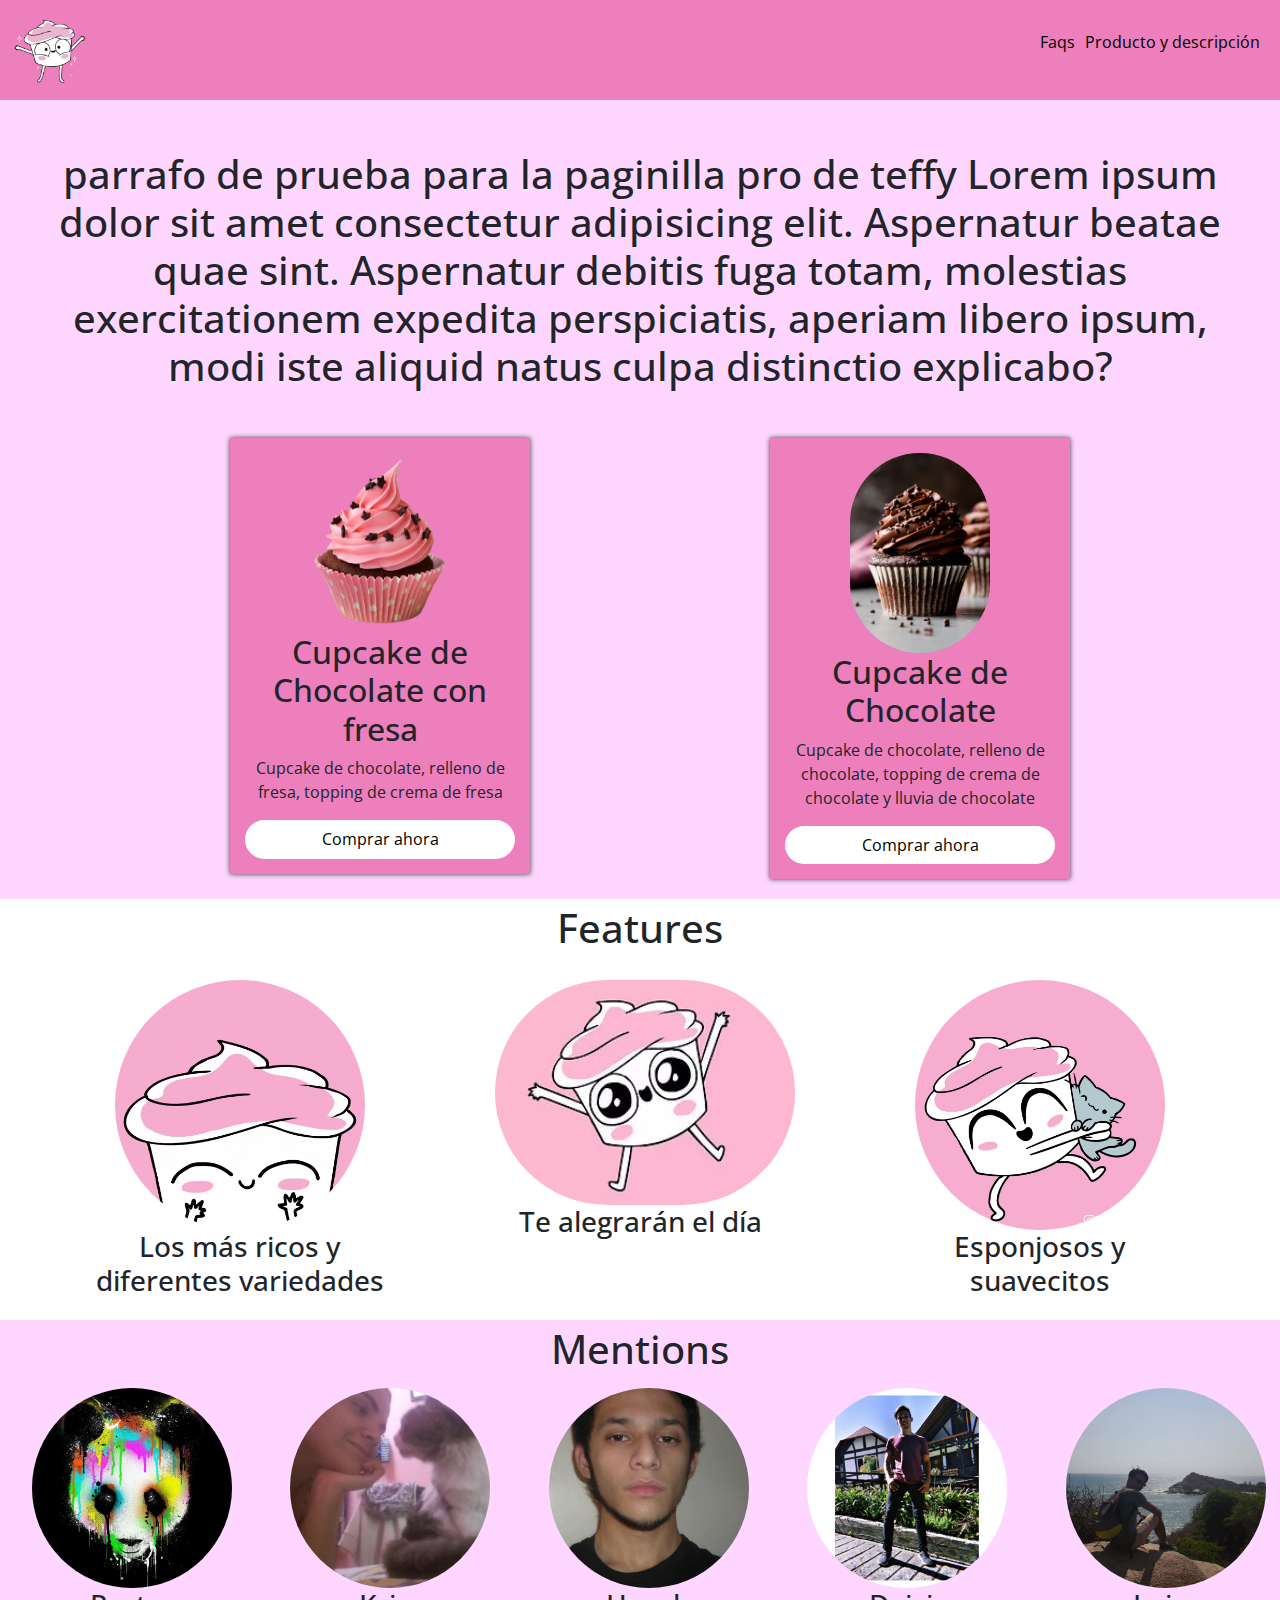
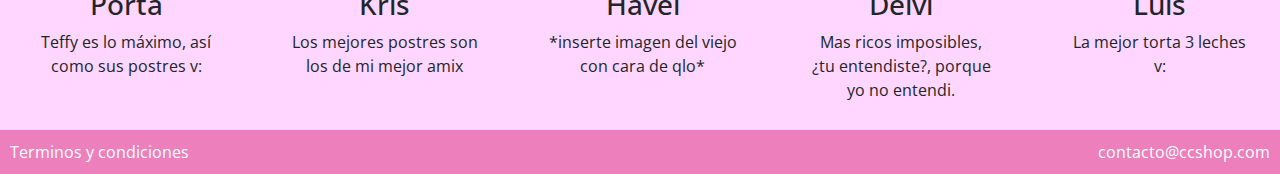
==== index.html @ 575b4498 "Proyecto completo" ====
<!DOCTYPE html>
<html lang="es">
<head>
    <meta charset="UTF-8">
    <meta name="viewport" content="width=device-width, initial-scale=1.0">
    <meta http-equiv="X-UA-Compatible" content="ie=edge">
    <link rel="stylesheet" href="https://stackpath.bootstrapcdn.com/bootstrap/4.3.1/css/bootstrap.min.css" integrity="sha384-ggOyR0iXCbMQv3Xipma34MD+dH/1fQ784/j6cY/iJTQUOhcWr7x9JvoRxT2MZw1T" crossorigin="anonymous">
    <link rel="stylesheet" href="css/estilos.css">
    <link rel="stylesheet" href="css/normalize.css">
    <link rel="stylesheet" href="css/mobile.css">
    <link rel="stylesheet" href="css/animation.css">
    <link rel="stylesheet" href="css/grid.css">
    
    <title>CoffeeCake's Shop</title>
</head>
<body>

    <!--Aqui comienza el nav--> 
    <nav class="">
        <div class="cupcake_image fadeInDown">
            <img src="images/cupcake6.png" width="80" height="80">
        </div>

        <div class="nav_options fadeInDown">
            <ul>
                <li> <a href="#">Faqs</a> </li>
                <li> <a href="producto.html">Producto y descripción</a></li>
            </ul>
        </div>

    </nav>

    <!--Aqui acaba el navbar-->

        <section class="main_section">
            <h1 class="fadeIn">
                parrafo de prueba para la paginilla pro de teffy 
                Lorem ipsum dolor sit amet consectetur adipisicing elit. Aspernatur beatae quae sint. Aspernatur debitis fuga totam, molestias exercitationem expedita perspiciatis, aperiam libero ipsum, modi iste aliquid natus culpa distinctio explicabo?
            </h1>
        </section>
        <section class="products">
            <div class="product fadeInUp" >
                <div class="content">
                    <div class="img_content">
                        <img src="images/cupcake3.png" height="180" width="150">
                    </div>
                    
                    <h2>Cupcake de Chocolate con fresa</h2>
                    <p>Cupcake de chocolate, relleno de fresa, topping de crema de fresa</p>

                    <a href="venta.html">
                        <button class="main_button">Comprar ahora</button>
                    </a>
                    
                </div>
            </div>
            <div class="product fadeInUp">
                <div class="content">
                    <div class="img_content">
                        <img src="images/cupcake6.jpg" width="140" height="200" class="pic">
                    </div>

                    <h2>Cupcake de Chocolate</h2>

                    <p>Cupcake de chocolate, relleno de chocolate, topping de crema de chocolate y lluvia de chocolate</p>

                    <a href="venta.html">
                        <button class="main_button">Comprar ahora</button>
                    </a>
                   
                </div>
            </div>
        </section>

    <!-----------------SECCION 2----------------->

        <section class="features_section">
            <h1>Features</h1>
        </section>
        <section class="features"> <!--esta es para encasillar cada feature-->
                <div class="feature">
                    <div class="content">
                            <div class="img_content">
                                <img src="images/cupcake.gif" height="250" width="250" class="imagen">
                            </div>
                        
                        <h3>Los más ricos y diferentes variedades</h3>
                        
                    </div>      
                </div>

                <div class="feature">
                    <div class="content">
                            <div class="img_content">
                                <img src="images/cupcakeA.jpg" height="225" width="300" class="imagen">
                            </div>
                        
                        <h3>Te alegrarán el día</h3>                   
                    </div>      
                </div>

                <div class="feature">
                    <div class="content">
                            <div class="img_content">
                                <img src="images/cupcake2.gif" height="250" width="250" class="imagen">
                            </div>
                        
                        <h3>Esponjosos y suavecitos</h3>
                    </div>      
                </div>
            </section>

        <!-----------------SECCION 3----------------->

        <section class="witnesses_section">
            <h1>Mentions</h1>
            <section class="witnesses"> <!--esta es para encasillar cada feature-->
                <div class="witness">
                    <div class="content">
                        <img src="images/porta.jpg" height="200" width="200" class="imagen">
                        <h3>Porta</h3>
                        <p>Teffy es lo máximo, así como sus postres v:</p>
                    </div>      
                </div>
    
                <div class="witness">
                    <div class="content">
                        <img src="images/kres.jpg" height="200" width="200" class="imagen">
                        <h3>Kris</h3>
                        <p>Los mejores postres son los de mi mejor amix </p>
                    </div>      
                </div>

                <div class="witness">
                     <div class="content">
                        <img src="images/havel.jpg" height="200" width="200" class="imagen">
                        <h3>Havel</h3>
                        <p>*inserte imagen del viejo con cara de qlo*</p>
                    </div>      
                </div>
                
                <div class="witness">
                    <div class="content">
                       <img src="images/deivi.jpg" height="200" width="200" class="imagen">
                       <h3>Deivi</h3>
                       <p>Mas ricos imposibles, ¿tu entendiste?, porque yo no entendi.</p>
                   </div>      
                </div>

                <div class="witness">
                    <div class="content">
                       <img src="images/luis.jpg" height="200" width="200" class="imagen">
                        <h3>Luis</h3>
                        <p>La mejor torta 3 leches v:</p>
                    </div>      
                </div>
            </section>    
        </section>

        <footer>
            <div class="option">Terminos y condiciones</div>
            <div class="option contact">
                <a href="mailto:coffeecake@ccshop.com">
                    contacto@ccshop.com
                </a>
            </div>
        </footer> 
    
    <script src="scripts/script.js"></script>
    
</body>
</html>
---- css/estilos.css ----
@import url('https://fonts.googleapis.com/css?family=Open+Sans:400,700&display=swap');

/*--------variables*/

:root{
    --pink_color: #ec7fbc;
    --light_pink_color: #fed6ff;
    --white_color: white;
    --black_color: rgb(58, 57, 57);
    /* Espaciado */
    --space: 10px;
    /* Tipografia */
    --normal: 16px;
    /* Box shadow */
    --box:  0 0 5px rgb(58, 57, 57);
}
/*--------variables*/

html,body{
    padding: 0px; /*espaciado hacia adentro*/
    margin: 0px; /*espaciado hacia afuera*/
    font-size: var(--normal);
    font-family: 'Open Sans', sans-serif;
}

label{
    font-size: 14px;
    padding-top: 15px;
    padding-bottom: 0px;
}

input{
    width: 100%;
    height: 35px;
    border-radius: 3px;
    border: 1px solid grey;
    box-sizing: border-box;
}

/*---------barra nav------------*/
nav{
    display: flex;
    background-color: var(--pink_color);
    padding: var(--space);
    justify-content: space-between;
    align-items: center;
}

nav ul{
    display: flex;
}

nav li{
    padding-right: var(--space);
    list-style: none;
}

nav li a{
    color: black;
    text-decoration: none;
}

nav li a:hover{ /*cambia el color de la letra al poner el mouse encima*/
    color: var(--white_color);
}

/*--------- fin barra nav------------*/

/* -------------- Main section--------*/

.main_section{
    padding: 50px;
    text-align: center;
    background-color: var(--light_pink_color);  
}

.products{
    background-color: var(--light_pink_color);
    background-image: url("../images/curve.png");
    background-image: var(--white_color);
    background-repeat: no-repeat;
    background-size: 100% 60%;
    background-position: bottom;    
    display: flex;  
}

.product{
    padding: 10px;
    margin-left: 220px;
    margin-top: -20px; 
    margin-bottom: 10px;
    width: 25%;
    
}

.products .content{
    background-color: var(--pink_color);
    padding: 15px;
    box-shadow: var(--box);
    text-align: center;
    
}


.products .main_button{
    width: 100%;
    background-color: var(--white_color);
    padding: var(--space);
    font-size: var(--normal);
    color: black;
    border: 0;
    cursor: pointer;
    border-radius: 50px;
}

.products .main_button:hover{
    background-color: var(--light_pink_color);
    color: black;
    text-decoration: none;
}

/*-------------Features Section -----------*/

.features_section{
    padding: 5px;
    text-align: center;
    
}

.features{
    display: flex;  
}

.feature{
    margin-left: 80px;
    width: 25%;   
}

.features .content{
    padding: 15px;
    border-radius: 50px;   
    text-align: center;
    
}

.imagen{
    border-radius: 150px;
}

/*---------------witnesses (testigos)------------*/

.witnesses_section{
    padding: 5px;
    text-align: center;
    background-color: #fed6ff;
}

.witnesses{
    padding: 7px;
    display: flex;

}

.witness{
    margin-left: 20px;
    margin-right: 50px;
    width: 15%;
   
}
/*--------------------footer------------------*/
footer{
    display: flex;
    justify-content: space-between;
    font-size: var(--normal);
    background-color: var(--pink_color);
    padding: var(--space);
    color: var(--white_color);
}

.contact a{
    color: var(--white_color);
}

/*-----------------------producto---------------*/
.pic{
    border-radius: 70px;
}
.row{
    padding: 15px;
}

/*------------------------venta------------------*/

.modulo_pago{
    background-color: var(--white_color);
    box-shadow: var(--box);
    padding: 15px;
    text-align: center;
}

.img_venta{
    text-align: center;
    width: 100%;
}

.modulo_pago .main_button{
    background-color: #ec7fbc;
    color: white;
    border-radius: 3px;
}

.modulo_pago .main_button:hover{
    color: black;
}
---- css/mobile.css ----
@media (max-width: 600px){/*para saber si se está viendo desde un cel*/

   
    .product, .witness{
        margin-top: auto;
        margin-left: 20%;
        width: 60%;
    }
    .main_section{
        padding: 4%;
    }

    .features, .witnesses, .products{
        display: inherit;
        
    }
    .feature{
        margin-top: auto;
        margin-left: 15%;
        width: 70%;
        background-color: #fed6ff;
    }
    .
}
---- css/animation.css ----
.fadeIn{
    animation-duration: 4s;
    animation-fill-mode: both; /*no se pa que sirve*/
    animation-name: fadeIn;
}

@keyframes fadeIn{
    from{
        opacity: 0;
    }
    to{
        opacity: 1;
    }
}

.fadeInDown{
    animation-duration: 1s;
  
    animation-name: fadeInDown;

}

@keyframes fadeInDown{
    from{
        opacity: 0;
        
        transform: translate3d(0,-100%,0);
    }
    to{
        opacity: 1;
        transform: translate3d(0,0,0);
    }
}

.fadeInUp{
    animation-duration: 1s;

    animation-name: fadeInUp;

}

@keyframes fadeInUp{
    from{
        opacity: 0;
        transform: translate3d(0,100%,0);
    }
    to{
        opacity: 1;
        transform: translate3d(0,0,0);
    }
}
---- css/grid.css ----
.container{
    max-width: 900px;
    
}

.row{
    display: flex;
    
}
/*el porcentaje es por la cantidad de columnas*/
.col-1{
    width: 8.333333333333333%‬;
}
.col-2{
    width: ‭16,66666666666667%;
}
.col-3{
    width: 25%;
}
.col-4{
    width: 33.33333333333333%;
}
.col-5{
    width: 41.66666666666667%;
}
.col-6{
    width: 50%;
}
.col-7{
    width: 58.33333333333333%;
}
.col-8{
    width: 66.66666666666666%;
}
.col-9{
    width: 75%;
}
.col-10{
    width: 83.33333333333333%;
}
.col-11{
    width: 91.66666666666666%;
}
.col-12{
    width: 100%;
}

.col-1,.col-2,.col-3,.col-4,.col-5,.col-6,.col-7,.col-8,.col-9,.col-10,.col-11,.col-12{
    padding: 10px;
}

@media (max-width: 900px){
    .row{
        display: inherit;
    }
    .col-1,.col-2,.col-3,.col-4,.col-5,.col-6,.col-7,.col-8,.col-9,.col-10,.col-11,.col-12{
        width: 100%;
    }
}


/* container > row > column */
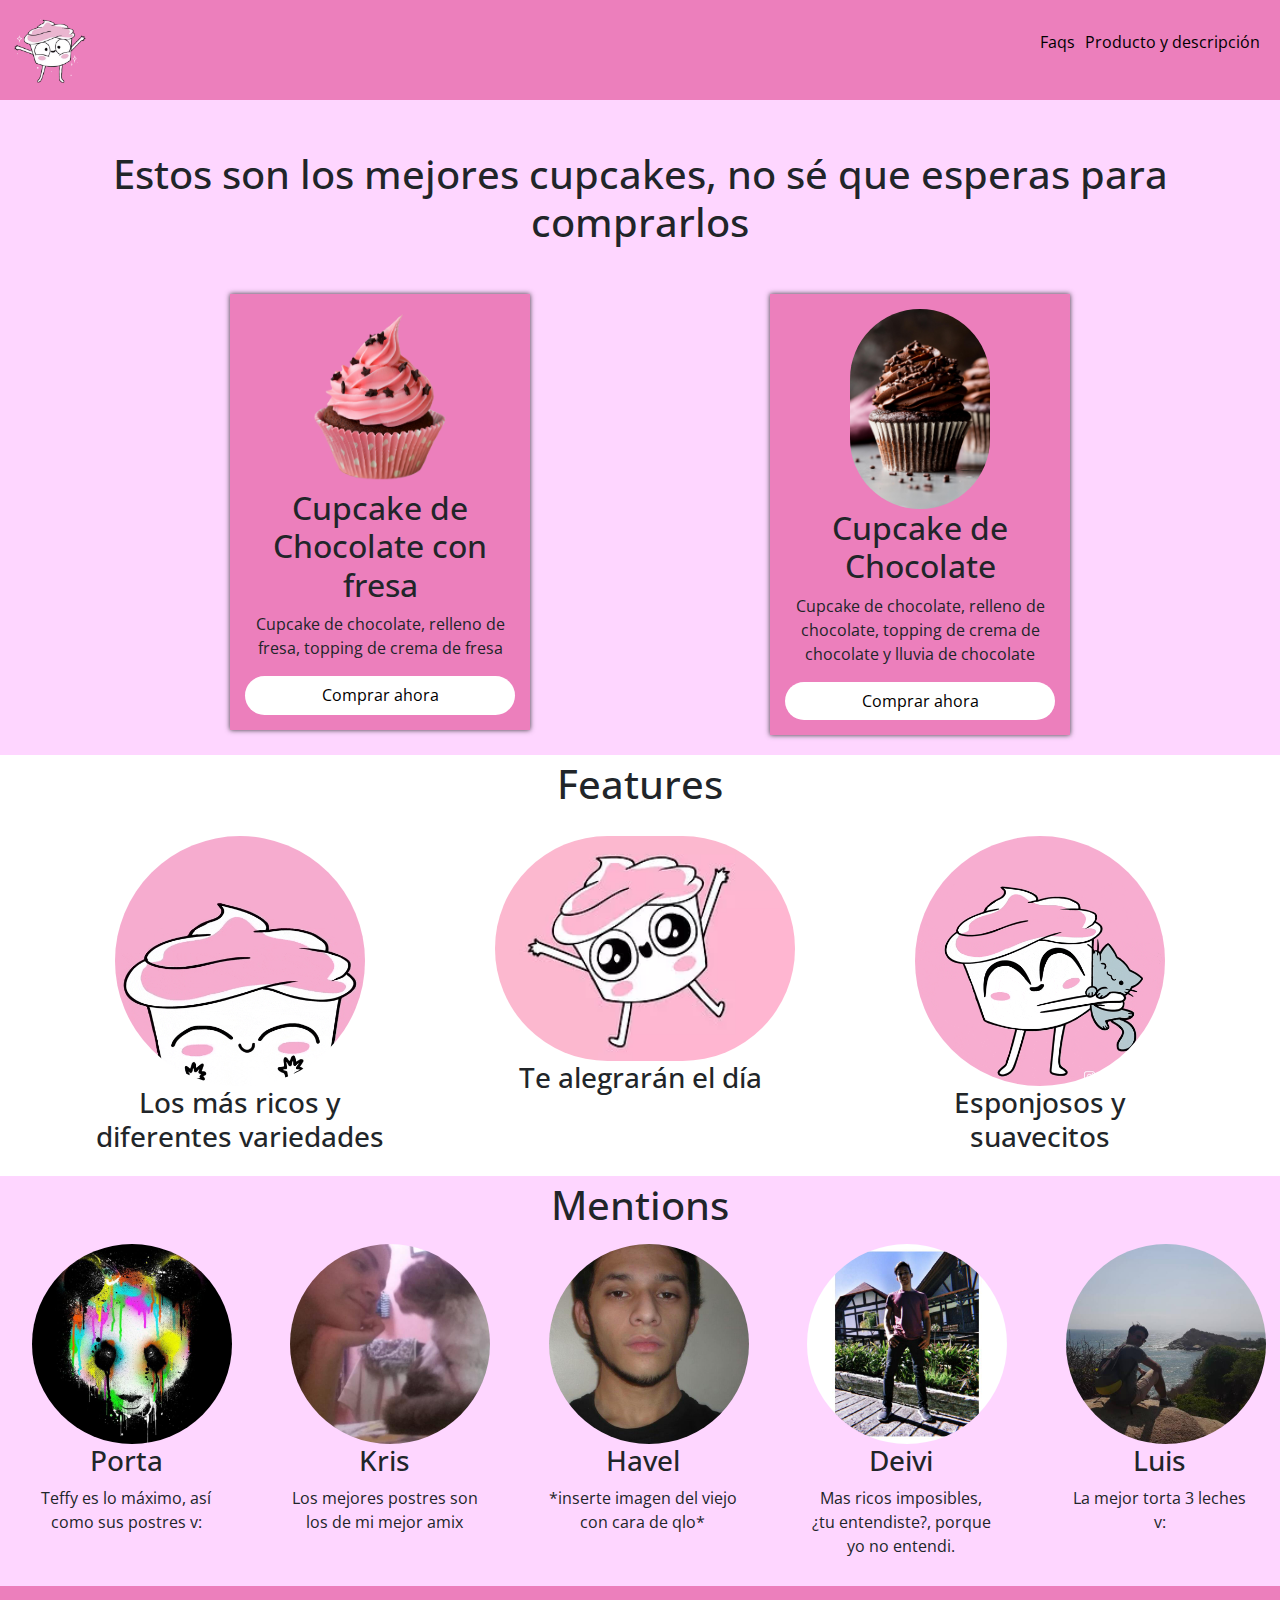
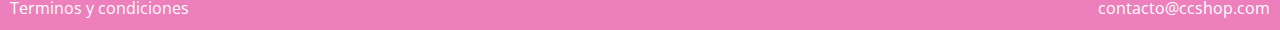
==== commit 84046561: "Update index.html" ====
--- a/index.html
+++ b/index.html
@@ -34,8 +34,7 @@
 
         <section class="main_section">
             <h1 class="fadeIn">
-                parrafo de prueba para la paginilla pro de teffy 
-                Lorem ipsum dolor sit amet consectetur adipisicing elit. Aspernatur beatae quae sint. Aspernatur debitis fuga totam, molestias exercitationem expedita perspiciatis, aperiam libero ipsum, modi iste aliquid natus culpa distinctio explicabo?
+                Estos son los mejores cupcakes, no sé que esperas para comprarlos
             </h1>
         </section>
         <section class="products">
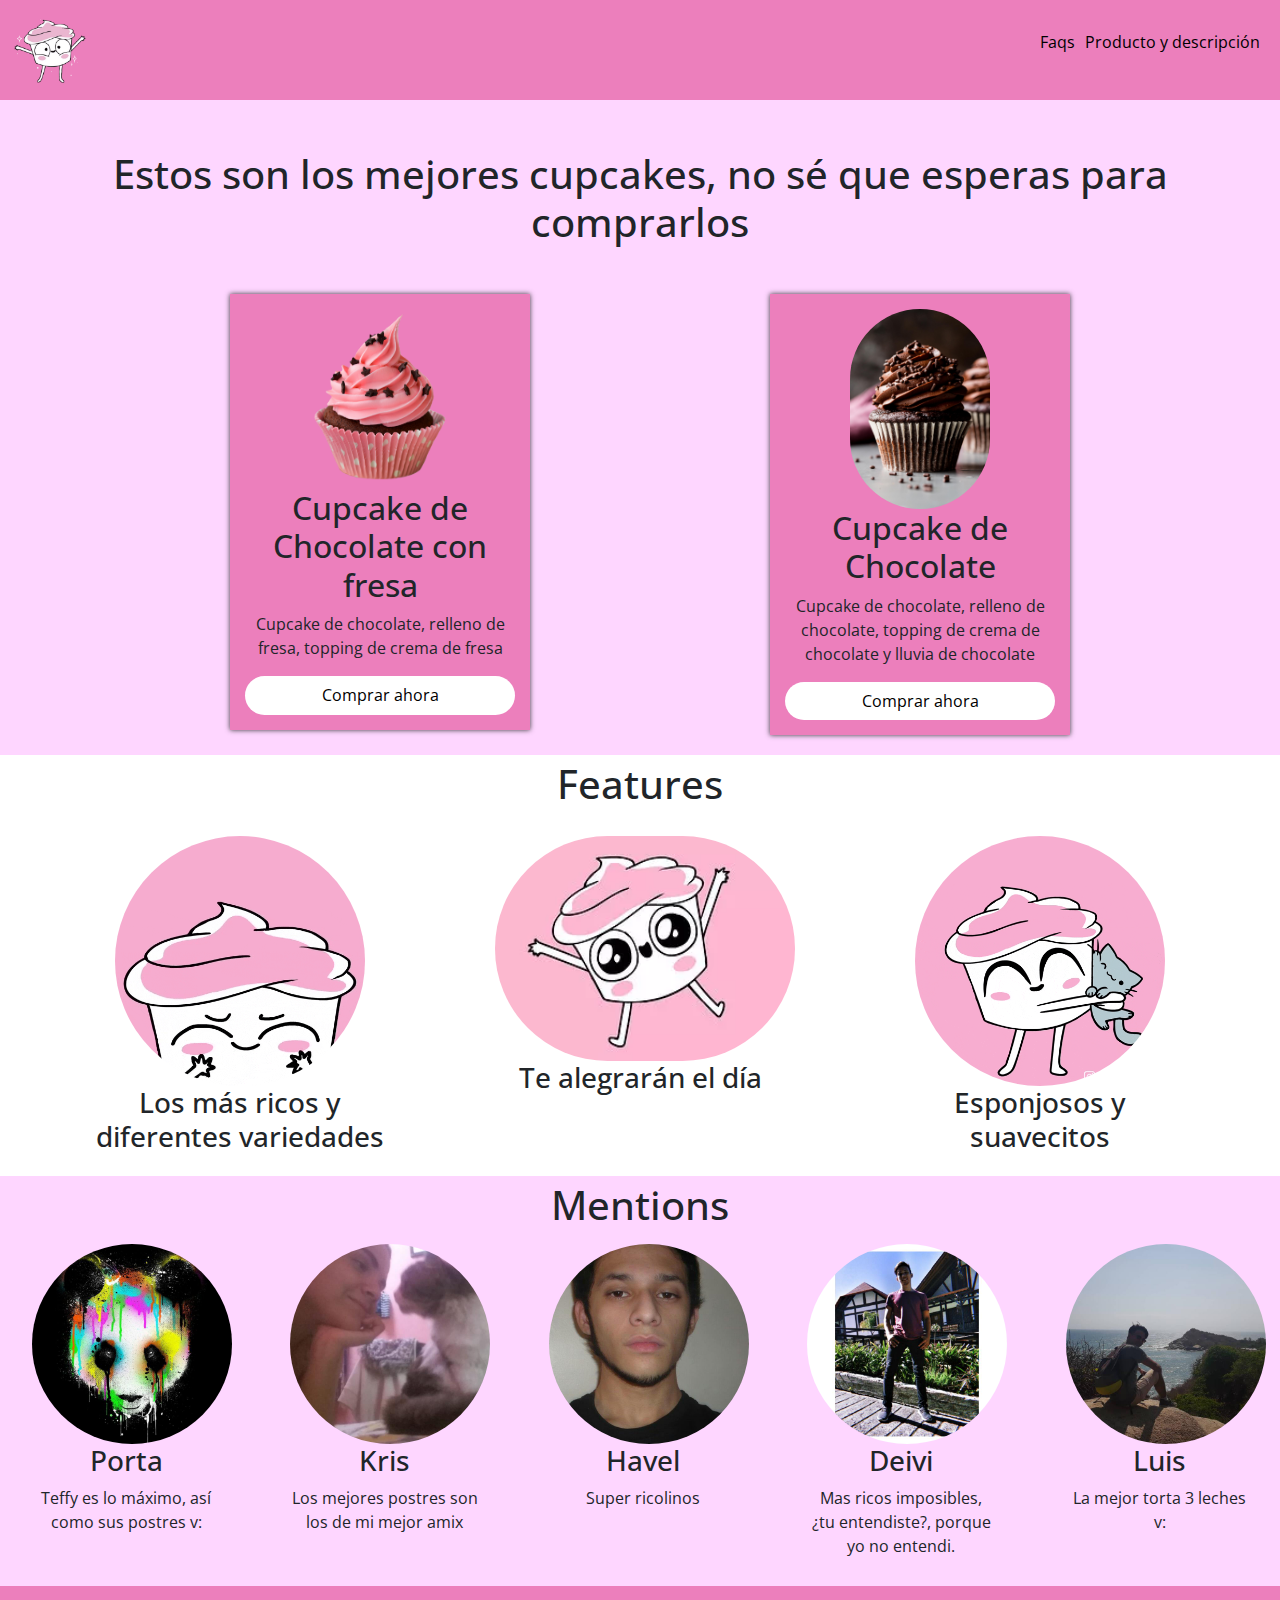
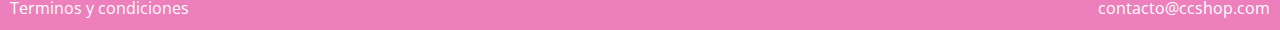
==== commit 79b79524: "Update index.html" ====
--- a/index.html
+++ b/index.html
@@ -134,7 +134,7 @@
                      <div class="content">
                         <img src="images/havel.jpg" height="200" width="200" class="imagen">
                         <h3>Havel</h3>
-                        <p>*inserte imagen del viejo con cara de qlo*</p>
+                        <p>Super ricolinos</p>
                     </div>      
                 </div>
                 
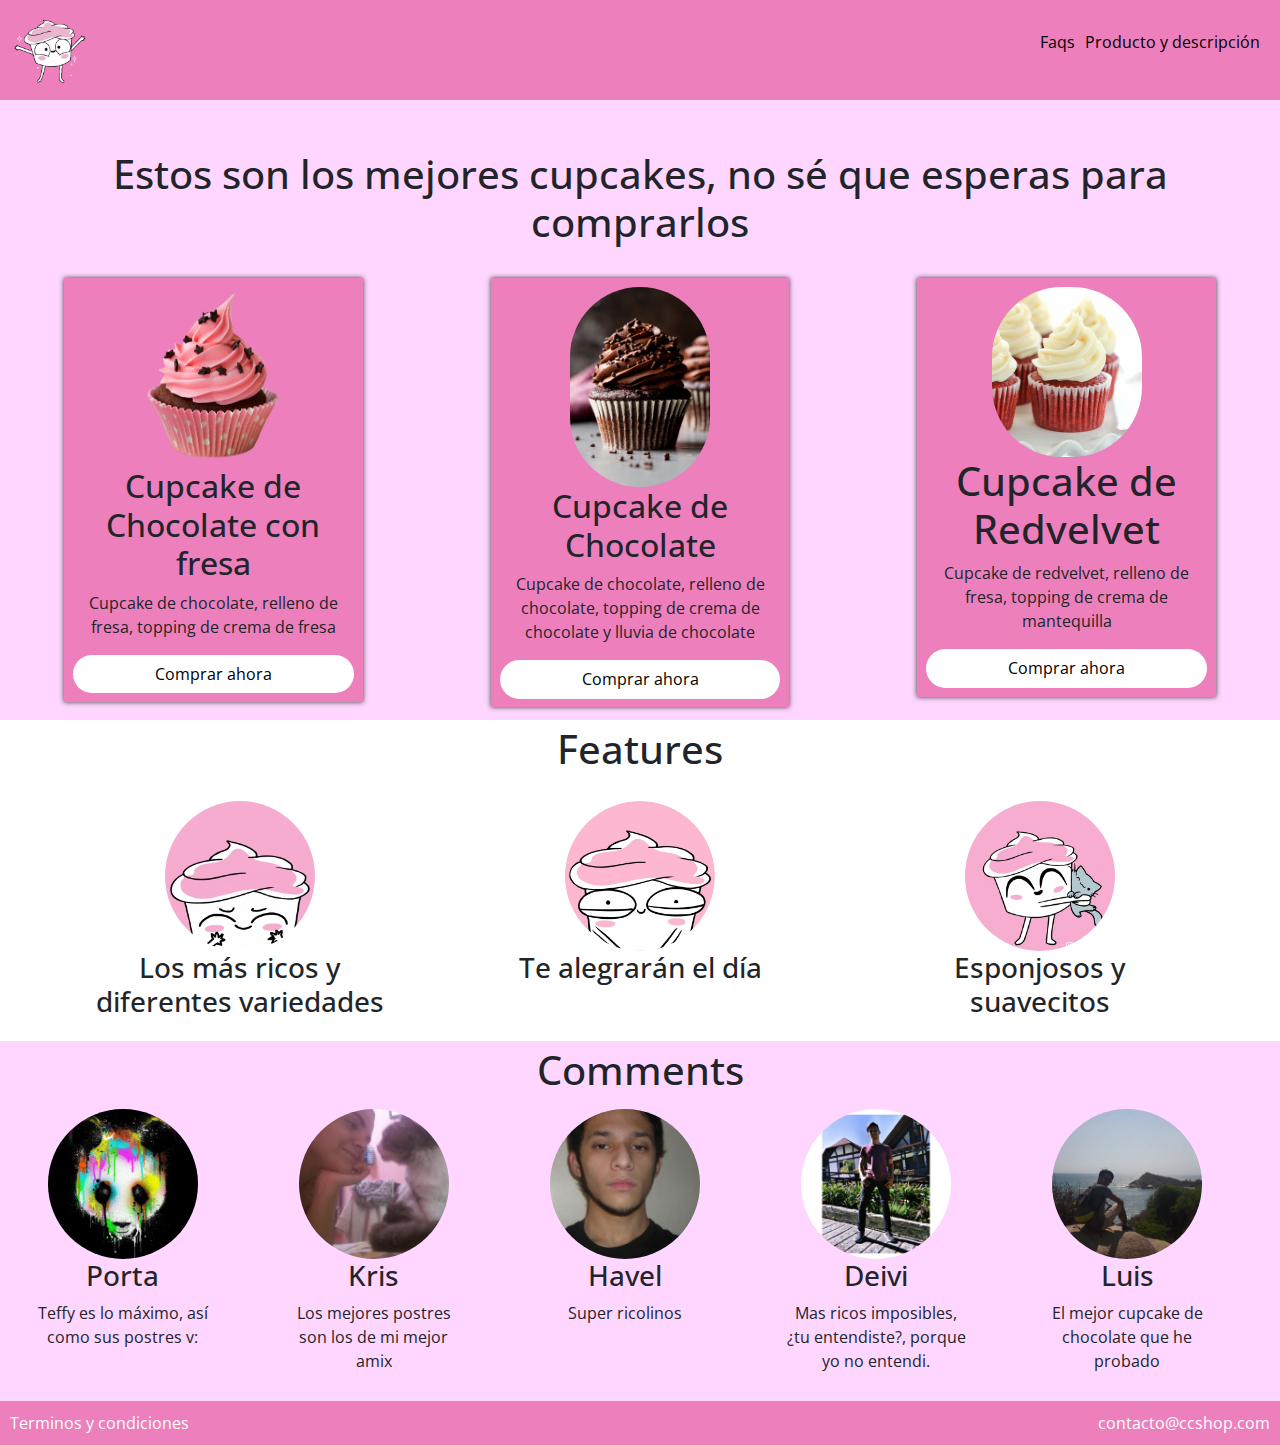
==== commit cba421e3: "version 2" ====
--- a/index.html
+++ b/index.html
@@ -66,9 +66,25 @@
                     <a href="venta.html">
                         <button class="main_button">Comprar ahora</button>
                     </a>
-                   
+                    
                 </div>
             </div>
+            <div class="product fadeInUp">
+                <div class="content">
+                    <div class="img_content">
+                        <img src="images/cupcake9.jpg" width="150" height="170" class="pic">
+                    </div>
+
+                    <h1>Cupcake de Redvelvet</h1>
+                    <p>Cupcake de redvelvet, relleno de fresa, topping de crema de mantequilla</p>
+
+                    <a href="venta.html">
+                        <button class="main_button">Comprar ahora</button>
+                    </a>
+                    
+                </div>
+            </div>
+           
         </section>
 
     <!-----------------SECCION 2----------------->
@@ -80,7 +96,7 @@
                 <div class="feature">
                     <div class="content">
                             <div class="img_content">
-                                <img src="images/cupcake.gif" height="250" width="250" class="imagen">
+                                <img src="images/cupcake.gif" class="imagen">
                             </div>
                         
                         <h3>Los más ricos y diferentes variedades</h3>
@@ -91,7 +107,7 @@
                 <div class="feature">
                     <div class="content">
                             <div class="img_content">
-                                <img src="images/cupcakeA.jpg" height="225" width="300" class="imagen">
+                                <img src="images/cupcakeA22.jpg" class="imagen">
                             </div>
                         
                         <h3>Te alegrarán el día</h3>                   
@@ -101,7 +117,7 @@
                 <div class="feature">
                     <div class="content">
                             <div class="img_content">
-                                <img src="images/cupcake2.gif" height="250" width="250" class="imagen">
+                                <img src="images/cupcake2.gif" class="imagen">
                             </div>
                         
                         <h3>Esponjosos y suavecitos</h3>
@@ -112,11 +128,11 @@
         <!-----------------SECCION 3----------------->
 
         <section class="witnesses_section">
-            <h1>Mentions</h1>
+            <h1>Comments</h1>
             <section class="witnesses"> <!--esta es para encasillar cada feature-->
                 <div class="witness">
                     <div class="content">
-                        <img src="images/porta.jpg" height="200" width="200" class="imagen">
+                        <img src="images/porta.jpg" class="imagen">
                         <h3>Porta</h3>
                         <p>Teffy es lo máximo, así como sus postres v:</p>
                     </div>      
@@ -124,7 +140,7 @@
     
                 <div class="witness">
                     <div class="content">
-                        <img src="images/kres.jpg" height="200" width="200" class="imagen">
+                        <img src="images/kres.jpg"  class="imagen">
                         <h3>Kris</h3>
                         <p>Los mejores postres son los de mi mejor amix </p>
                     </div>      
@@ -132,7 +148,7 @@
 
                 <div class="witness">
                      <div class="content">
-                        <img src="images/havel.jpg" height="200" width="200" class="imagen">
+                        <img src="images/havel.jpg" class="imagen">
                         <h3>Havel</h3>
                         <p>Super ricolinos</p>
                     </div>      
@@ -140,7 +156,7 @@
                 
                 <div class="witness">
                     <div class="content">
-                       <img src="images/deivi.jpg" height="200" width="200" class="imagen">
+                       <img src="images/deivi.jpg"  class="imagen">
                        <h3>Deivi</h3>
                        <p>Mas ricos imposibles, ¿tu entendiste?, porque yo no entendi.</p>
                    </div>      
@@ -148,9 +164,9 @@
 
                 <div class="witness">
                     <div class="content">
-                       <img src="images/luis.jpg" height="200" width="200" class="imagen">
+                       <img src="images/luis.jpg"  class="imagen">
                         <h3>Luis</h3>
-                        <p>La mejor torta 3 leches v:</p>
+                        <p>El mejor cupcake de chocolate que he probado</p>
                     </div>      
                 </div>
             </section>    
--- a/css/estilos.css
+++ b/css/estilos.css
@@ -86,23 +86,21 @@
 }
 
 .product{
-    padding: 10px;
-    margin-left: 220px;
-    margin-top: -20px; 
-    margin-bottom: 10px;
-    width: 25%;
+    margin-left: 5%;
+    margin-right: 5%;
+    margin-top: -2%; 
+    margin-bottom: 1%;
+    width: 30%;
+}
+
+.products .content{
+    background-color: var(--pink_color);
+    padding: 3%;
+    box-shadow: var(--box);
+    text-align: center;
     
 }
-
-.products .content{
-    background-color: var(--pink_color);
-    padding: 15px;
-    box-shadow: var(--box);
-    text-align: center;
-    
-}
-
-
+/*---------------------- boton de compra de los productos---------*/
 .products .main_button{
     width: 100%;
     background-color: var(--white_color);
@@ -146,6 +144,8 @@
 
 .imagen{
     border-radius: 150px;
+    height: 150px;
+    width: 150px;
 }
 
 /*---------------witnesses (testigos)------------*/
@@ -166,7 +166,6 @@
     margin-left: 20px;
     margin-right: 50px;
     width: 15%;
-   
 }
 /*--------------------footer------------------*/
 footer{
@@ -212,4 +211,25 @@
 
 .modulo_pago .main_button:hover{
     color: black;
+}
+
+.boton_inicio{
+    padding: 20px;
+    text-align: center;
+}
+
+.boton_inicio button{
+    background-color: var(--pink_color);
+    padding: var(--space);
+    font-size: var(--normal);
+    color: white;
+    border: 0;
+    cursor: pointer;
+    border-radius: 3px;
+}
+
+.boton_inicio button:hover{
+    background-color: var(--light_pink_color);
+    color: black;
+    text-decoration: none;
 }--- a/css/mobile.css
+++ b/css/mobile.css
@@ -2,23 +2,30 @@
 
    
     .product, .witness{
-        margin-top: auto;
-        margin-left: 20%;
-        width: 60%;
+        margin: auto;
+        margin-left: 10%;
+        margin-right: 10%;
+        width: 80%;
     }
     .main_section{
         padding: 4%;
     }
-
-    .features, .witnesses, .products{
-        display: inherit;
+    
+    .features, .products, .witnesses{
+        display: inherit;       
+    }
+    .feature{    
+        margin-left: 10%;
+        margin-right: 10%;
+        width: 80%;
+        background-color: #fed6ff;
+    }
+    .witnesses .imagen{
+        height: 150px;
+        width: 150px;        
+    }
+    
+    .container{
         
     }
-    .feature{
-        margin-top: auto;
-        margin-left: 15%;
-        width: 70%;
-        background-color: #fed6ff;
-    }
-    .
 }--- a/css/grid.css
+++ b/css/grid.css
@@ -2,10 +2,8 @@
     max-width: 900px;
     
 }
-
 .row{
-    display: flex;
-    
+    display: flex;   
 }
 /*el porcentaje es por la cantidad de columnas*/
 .col-1{
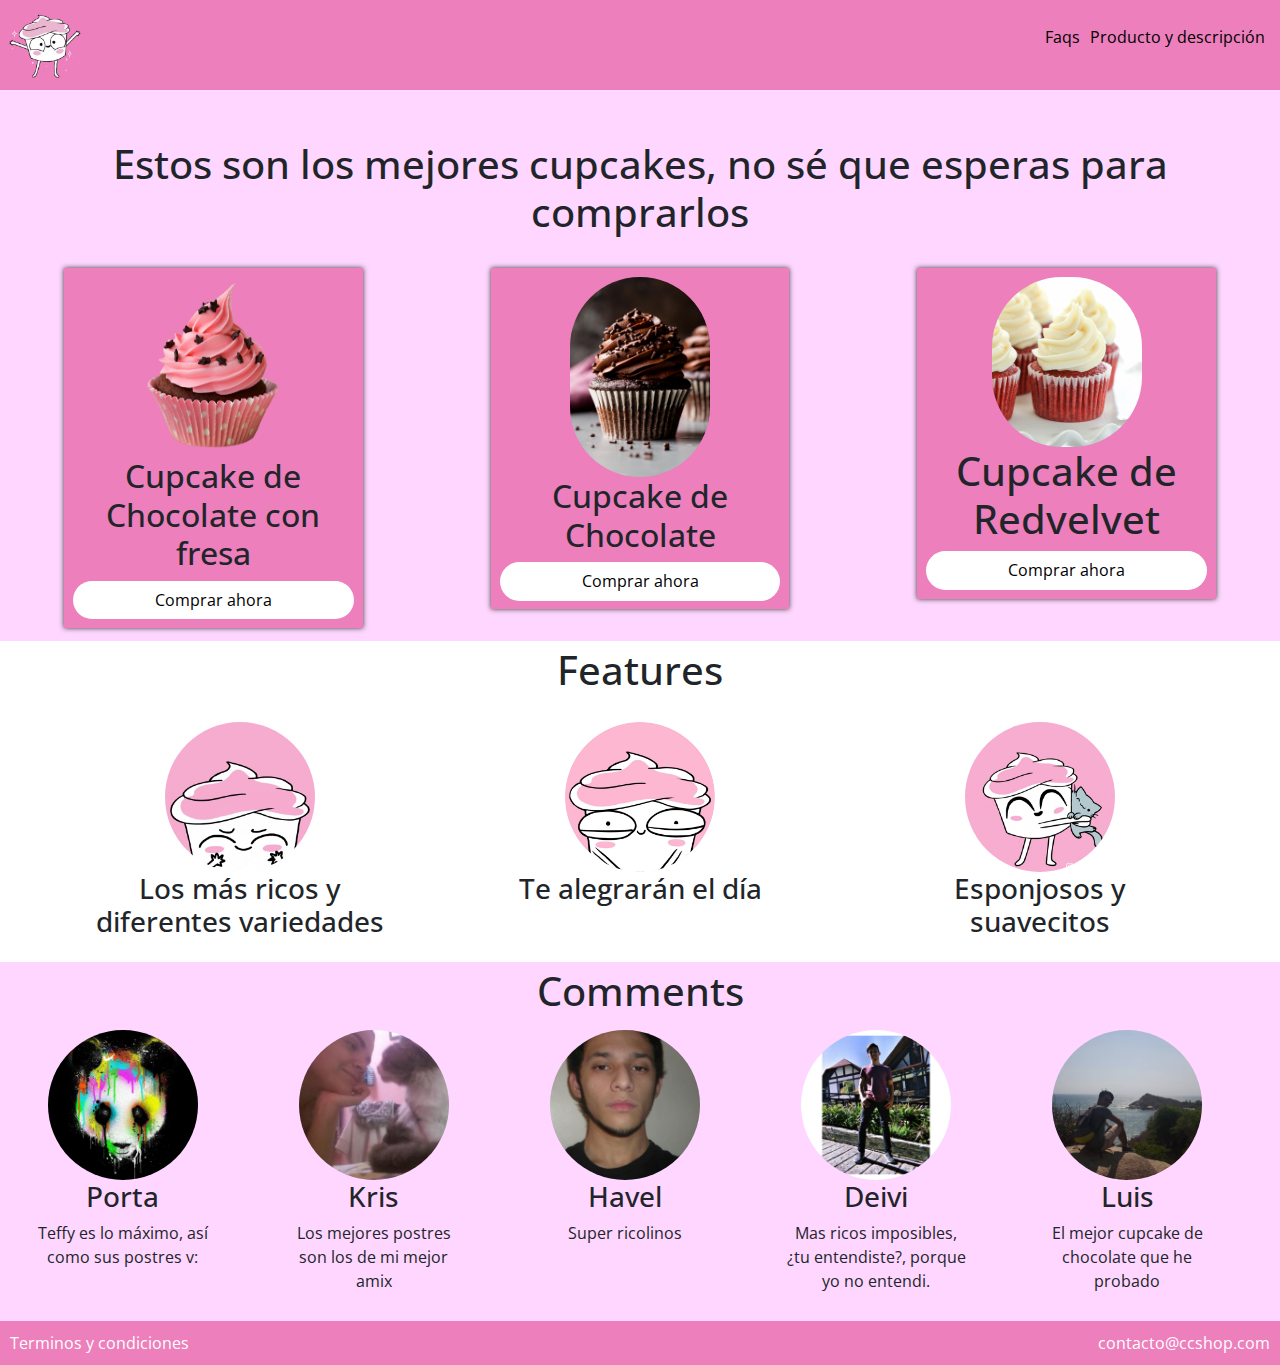
==== commit 62f24861: "version 3" ====
--- a/index.html
+++ b/index.html
@@ -45,7 +45,7 @@
                     </div>
                     
                     <h2>Cupcake de Chocolate con fresa</h2>
-                    <p>Cupcake de chocolate, relleno de fresa, topping de crema de fresa</p>
+                    
 
                     <a href="venta.html">
                         <button class="main_button">Comprar ahora</button>
@@ -61,7 +61,7 @@
 
                     <h2>Cupcake de Chocolate</h2>
 
-                    <p>Cupcake de chocolate, relleno de chocolate, topping de crema de chocolate y lluvia de chocolate</p>
+                    
 
                     <a href="venta.html">
                         <button class="main_button">Comprar ahora</button>
@@ -76,7 +76,7 @@
                     </div>
 
                     <h1>Cupcake de Redvelvet</h1>
-                    <p>Cupcake de redvelvet, relleno de fresa, topping de crema de mantequilla</p>
+                    
 
                     <a href="venta.html">
                         <button class="main_button">Comprar ahora</button>
--- a/css/estilos.css
+++ b/css/estilos.css
@@ -42,7 +42,7 @@
 nav{
     display: flex;
     background-color: var(--pink_color);
-    padding: var(--space);
+    padding: 5px;
     justify-content: space-between;
     align-items: center;
 }
@@ -91,6 +91,7 @@
     margin-top: -2%; 
     margin-bottom: 1%;
     width: 30%;
+    
 }
 
 .products .content{
@@ -98,7 +99,7 @@
     padding: 3%;
     box-shadow: var(--box);
     text-align: center;
-    
+
 }
 /*---------------------- boton de compra de los productos---------*/
 .products .main_button{
--- a/css/mobile.css
+++ b/css/mobile.css
@@ -1,6 +1,17 @@
 @media (max-width: 600px){/*para saber si se está viendo desde un cel*/
 
-   
+    nav{
+        display: flex;
+        background-color: var(--pink_color);
+        padding: 1%;
+        justify-content: space-between;
+        align-items: center;
+    }
+    
+    nav li{
+        padding-right: var(--space);
+        list-style: none;
+    }
     .product, .witness{
         margin: auto;
         margin-left: 10%;
@@ -21,11 +32,21 @@
         background-color: #fed6ff;
     }
     .witnesses .imagen{
-        height: 150px;
-        width: 150px;        
+        height: 120px;
+        width: 120px;        
     }
     
-    .container{
-        
+    .product{
+        padding-bottom: 5%;
     }
+
+    .row_v{
+        display: flex;
+        flex-wrap: wrap;
+        width: 100%;  
+    }
+    .col-5, .col-7{
+        width: 100%;
+    }
+    
 }--- a/css/grid.css
+++ b/css/grid.css
@@ -1,6 +1,5 @@
 .container{
-    max-width: 900px;
-    
+    max-width: 900px; 
 }
 .row{
     display: flex;   
